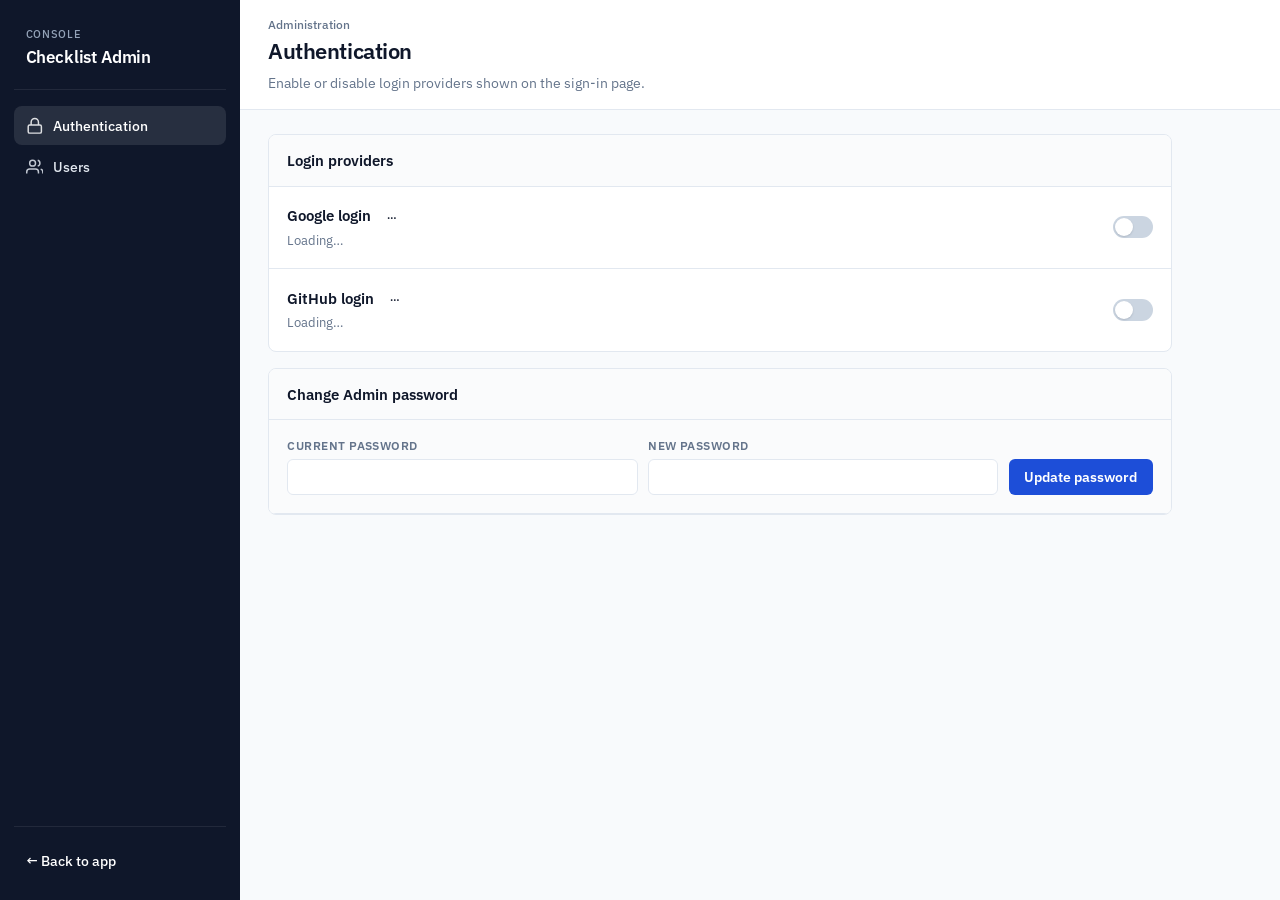
==== admin.html @ 4201229a "Add Admin, Manager, and Member roles for users. Admins can assign roles in the console; managers can" ====
<!DOCTYPE html>
<html lang="en">
  <head>
    <meta charset="UTF-8" />
    <meta name="viewport" content="width=device-width, initial-scale=1.0" />
    <title>Admin — Checklist</title>
    <link rel="preconnect" href="https://fonts.googleapis.com" />
    <link rel="preconnect" href="https://fonts.gstatic.com" crossorigin />
    <link
      href="https://fonts.googleapis.com/css2?family=IBM+Plex+Sans:wght@400;500;600;700&display=swap"
      rel="stylesheet"
    />
    <link rel="stylesheet" href="/admin.css?v=4" />
  </head>
  <body class="admin-shell">
    <div class="admin-layout">
      <aside class="admin-sidebar">
        <div class="admin-brand">
          <p class="admin-brand-label">Console</p>
          <p class="admin-brand-title">Checklist Admin</p>
        </div>

        <nav class="admin-nav" aria-label="Admin">
          <button type="button" class="admin-nav-btn is-active" data-nav="auth" id="nav-auth">
            <svg class="admin-nav-icon" viewBox="0 0 24 24" fill="none" stroke="currentColor" stroke-width="2" aria-hidden="true">
              <rect x="3" y="11" width="18" height="11" rx="2" />
              <path d="M7 11V7a5 5 0 0 1 10 0v4" />
            </svg>
            Authentication
          </button>
          <button type="button" class="admin-nav-btn" data-nav="users" id="nav-users">
            <svg class="admin-nav-icon" viewBox="0 0 24 24" fill="none" stroke="currentColor" stroke-width="2" aria-hidden="true">
              <path d="M17 21v-2a4 4 0 0 0-4-4H5a4 4 0 0 0-4 4v2" />
              <circle cx="9" cy="7" r="4" />
              <path d="M23 21v-2a4 4 0 0 0-3-3.87" />
              <path d="M16 3.13a4 4 0 0 1 0 7.75" />
            </svg>
            Users
            <span class="admin-nav-count" id="nav-user-count" hidden>0</span>
          </button>
        </nav>

        <div class="admin-sidebar-footer">
          <a class="admin-back-link" href="/">← Back to app</a>
        </div>
      </aside>

      <div class="admin-main">
        <header class="admin-topbar">
          <p class="admin-topbar-kicker" id="page-kicker">Administration</p>
          <h1 class="admin-topbar-title" id="page-title">Authentication</h1>
          <p class="admin-topbar-desc" id="page-desc">
            Enable or disable login providers shown on the sign-in page.
          </p>
        </header>

        <div class="admin-content">
          <section class="admin-panel is-active" id="panel-auth" data-panel="auth">
            <div class="admin-card">
              <div class="admin-card-header">
                <h2 class="admin-card-title">Login providers</h2>
              </div>
              <div class="admin-card-body">
                <div class="provider-row">
                  <div class="provider-info">
                    <div class="provider-name-row">
                      <p class="provider-name">Google login</p>
                      <span class="badge" id="google-badge">…</span>
                    </div>
                    <p class="provider-meta" id="google-meta">Loading…</p>
                  </div>
                  <label class="toggle" title="Enable Google login">
                    <input type="checkbox" id="google-enabled" />
                    <span class="toggle-ui"></span>
                  </label>
                </div>
                <div class="provider-row">
                  <div class="provider-info">
                    <div class="provider-name-row">
                      <p class="provider-name">GitHub login</p>
                      <span class="badge" id="github-badge">…</span>
                    </div>
                    <p class="provider-meta" id="github-meta">Loading…</p>
                  </div>
                  <label class="toggle" title="Enable GitHub login">
                    <input type="checkbox" id="github-enabled" />
                    <span class="toggle-ui"></span>
                  </label>
                </div>
              </div>
            </div>

            <div class="admin-card" style="margin-top: 1rem">
              <div class="admin-card-header">
                <h2 class="admin-card-title">Change Admin password</h2>
              </div>
              <form id="change-password-form" class="users-toolbar">
                <div class="field field-grow">
                  <label class="field-label" for="current-password">Current password</label>
                  <input class="field-input" type="password" id="current-password" required autocomplete="current-password" />
                </div>
                <div class="field field-grow">
                  <label class="field-label" for="new-password">New password</label>
                  <input class="field-input" type="password" id="new-password" required minlength="8" autocomplete="new-password" />
                </div>
                <button type="submit" class="btn btn-primary">Update password</button>
              </form>
              <p class="admin-error" id="password-error" hidden></p>
              <p class="provider-meta" id="password-success" hidden style="padding: 0.75rem 1.15rem; color: #15803d">
                Password updated.
              </p>
            </div>
          </section>

          <section class="admin-panel" id="panel-users" data-panel="users">
            <div class="admin-card">
              <div class="admin-card-header">
                <h2 class="admin-card-title">User directory</h2>
              </div>
              <form id="add-user-form" class="users-toolbar">
                <div class="field field-grow">
                  <label class="field-label" for="new-email">Email</label>
                  <input
                    class="field-input"
                    type="email"
                    id="new-email"
                    placeholder="user@company.com"
                    required
                    autocomplete="off"
                  />
                </div>
                <div class="field field-grow">
                  <label class="field-label" for="new-name">Name</label>
                  <input
                    class="field-input"
                    type="text"
                    id="new-name"
                    placeholder="Optional"
                    autocomplete="off"
                  />
                </div>
                <div class="field">
                  <label class="field-label" for="new-role">Role</label>
                  <select class="field-input" id="new-role">
                    <option value="member" selected>Member</option>
                    <option value="manager">Manager</option>
                    <option value="admin">Admin</option>
                  </select>
                </div>
                <label class="field-check">
                  <input type="checkbox" id="copy-admin" />
                  Copy Admin checklist
                </label>
                <button type="submit" class="btn btn-primary">Add user</button>
              </form>
              <p class="admin-error" id="admin-error" hidden></p>
              <div class="users-table-wrap">
                <table class="users-table" id="users-table">
                  <thead>
                    <tr>
                      <th>Name</th>
                      <th>Email</th>
                      <th>Type</th>
                      <th>Role</th>
                      <th></th>
                    </tr>
                  </thead>
                  <tbody id="user-table-body"></tbody>
                </table>
                <p class="users-empty" id="users-empty" hidden>No users found.</p>
              </div>
            </div>
          </section>
        </div>
      </div>
    </div>
    <script src="/admin.js?v=4"></script>
  </body>
</html>
---- admin.css ----
/* Corporate admin console — scoped to body.admin-shell */

*,
*::before,
*::after {
  box-sizing: border-box;
}

body.admin-shell {
  --admin-bg: #f8fafc;
  --admin-surface: #ffffff;
  --admin-sidebar: #0f172a;
  --admin-sidebar-muted: #94a3b8;
  --admin-sidebar-hover: rgba(255, 255, 255, 0.06);
  --admin-sidebar-active: rgba(255, 255, 255, 0.1);
  --admin-border: #e2e8f0;
  --admin-text: #0f172a;
  --admin-muted: #64748b;
  --admin-accent: #1d4ed8;
  --admin-accent-hover: #1e40af;
  --admin-accent-soft: #eff6ff;
  --admin-success: #15803d;
  --admin-success-soft: #f0fdf4;
  --admin-danger: #b91c1c;
  --admin-danger-soft: #fef2f2;
  --admin-warn: #a16207;
  --admin-warn-soft: #fefce8;
  --admin-radius: 8px;
  --admin-font: "IBM Plex Sans", system-ui, -apple-system, sans-serif;
  --admin-sidebar-w: 240px;

  margin: 0;
  min-height: 100vh;
  font-family: var(--admin-font);
  font-size: 14px;
  line-height: 1.45;
  color: var(--admin-text);
  background: var(--admin-bg);
  -webkit-font-smoothing: antialiased;
}

body.admin-shell a {
  color: inherit;
  text-decoration: none;
}

body.admin-shell button,
body.admin-shell input {
  font-family: inherit;
}

.admin-layout {
  display: flex;
  min-height: 100vh;
}

/* —— Sidebar —— */
.admin-sidebar {
  width: var(--admin-sidebar-w);
  flex-shrink: 0;
  background: var(--admin-sidebar);
  color: #fff;
  display: flex;
  flex-direction: column;
  padding: 1.25rem 0.85rem;
}

.admin-brand {
  padding: 0.35rem 0.75rem 1.25rem;
  border-bottom: 1px solid rgba(255, 255, 255, 0.08);
  margin-bottom: 1rem;
}

.admin-brand-label {
  margin: 0;
  font-size: 0.7rem;
  font-weight: 500;
  letter-spacing: 0.06em;
  text-transform: uppercase;
  color: var(--admin-sidebar-muted);
}

.admin-brand-title {
  margin: 0.2rem 0 0;
  font-size: 1.05rem;
  font-weight: 600;
  letter-spacing: -0.01em;
}

.admin-nav {
  display: flex;
  flex-direction: column;
  gap: 0.2rem;
  flex: 1;
}

.admin-nav-btn {
  display: flex;
  align-items: center;
  gap: 0.6rem;
  width: 100%;
  padding: 0.6rem 0.75rem;
  border: none;
  border-radius: var(--admin-radius);
  background: transparent;
  color: #e2e8f0;
  font-size: 0.9rem;
  font-weight: 500;
  text-align: left;
  cursor: pointer;
  transition: background 0.12s ease;
}

.admin-nav-btn:hover {
  background: var(--admin-sidebar-hover);
}

.admin-nav-btn.is-active {
  background: var(--admin-sidebar-active);
  color: #fff;
}

.admin-nav-icon {
  width: 1.1rem;
  opacity: 0.85;
  flex-shrink: 0;
}

.admin-sidebar-footer {
  padding-top: 1rem;
  border-top: 1px solid rgba(255, 255, 255, 0.08);
}

.admin-back-link {
  display: flex;
  align-items: center;
  gap: 0.45rem;
  padding: 0.55rem 0.75rem;
  border-radius: var(--admin-radius);
  color: var(--admin-sidebar-muted);
  font-size: 0.85rem;
  font-weight: 500;
}

.admin-back-link:hover {
  background: var(--admin-sidebar-hover);
  color: #fff;
}

/* —— Main —— */
.admin-main {
  flex: 1;
  min-width: 0;
  display: flex;
  flex-direction: column;
}

.admin-topbar {
  background: var(--admin-surface);
  border-bottom: 1px solid var(--admin-border);
  padding: 1rem 1.75rem;
}

.admin-topbar-kicker {
  margin: 0;
  font-size: 0.75rem;
  font-weight: 500;
  color: var(--admin-muted);
}

.admin-topbar-title {
  margin: 0.15rem 0 0;
  font-size: 1.35rem;
  font-weight: 600;
  letter-spacing: -0.02em;
}

.admin-topbar-desc {
  margin: 0.35rem 0 0;
  color: var(--admin-muted);
  font-size: 0.875rem;
  max-width: 42rem;
}

.admin-content {
  padding: 1.5rem 1.75rem 2.5rem;
  max-width: 960px;
}

.admin-panel {
  display: none;
}

.admin-panel.is-active {
  display: block;
}

.admin-nav-count {
  margin-left: auto;
  min-width: 1.25rem;
  padding: 0.05rem 0.4rem;
  border-radius: 999px;
  background: rgba(255, 255, 255, 0.12);
  color: #e2e8f0;
  font-size: 0.7rem;
  font-weight: 600;
  text-align: center;
}

.admin-card {
  background: var(--admin-surface);
  border: 1px solid var(--admin-border);
  border-radius: var(--admin-radius);
  overflow: hidden;
}

.admin-card + .admin-card {
  margin-top: 1rem;
}

.admin-card-header {
  padding: 0.9rem 1.15rem;
  border-bottom: 1px solid var(--admin-border);
  background: #fafbfc;
}

.admin-card-title {
  margin: 0;
  font-size: 0.95rem;
  font-weight: 600;
}

.admin-card-body {
  padding: 0;
}

/* Provider rows */
.provider-row {
  display: flex;
  align-items: center;
  justify-content: space-between;
  gap: 1.25rem;
  padding: 1.1rem 1.15rem;
  border-bottom: 1px solid var(--admin-border);
}

.provider-row:last-child {
  border-bottom: none;
}

.provider-info {
  min-width: 0;
  flex: 1;
}

.provider-name-row {
  display: flex;
  align-items: center;
  gap: 0.5rem;
  flex-wrap: wrap;
}

.provider-name {
  margin: 0;
  font-weight: 600;
  font-size: 0.95rem;
}

.provider-meta {
  margin: 0.35rem 0 0;
  color: var(--admin-muted);
  font-size: 0.8rem;
}

.badge {
  display: inline-flex;
  align-items: center;
  padding: 0.12rem 0.45rem;
  border-radius: 4px;
  font-size: 0.68rem;
  font-weight: 600;
  letter-spacing: 0.02em;
  text-transform: uppercase;
}

.badge-ok {
  background: var(--admin-success-soft);
  color: var(--admin-success);
}

.badge-warn {
  background: var(--admin-warn-soft);
  color: var(--admin-warn);
}

.badge-admin {
  background: var(--admin-accent-soft);
  color: var(--admin-accent);
}

.badge-muted {
  background: #f1f5f9;
  color: var(--admin-muted);
}

/* Toggle */
.toggle {
  position: relative;
  display: inline-flex;
  cursor: pointer;
  flex-shrink: 0;
}

.toggle input {
  position: absolute;
  opacity: 0;
  width: 0;
  height: 0;
}

.toggle-ui {
  width: 40px;
  height: 22px;
  background: #cbd5e1;
  border-radius: 999px;
  position: relative;
  transition: background 0.15s;
}

.toggle-ui::after {
  content: "";
  position: absolute;
  top: 2px;
  left: 2px;
  width: 18px;
  height: 18px;
  background: white;
  border-radius: 50%;
  box-shadow: 0 1px 2px rgba(15, 23, 42, 0.15);
  transition: transform 0.15s;
}

.toggle input:checked + .toggle-ui {
  background: var(--admin-accent);
}

.toggle input:checked + .toggle-ui::after {
  transform: translateX(18px);
}

.toggle input:disabled + .toggle-ui {
  opacity: 0.45;
  cursor: not-allowed;
}

.toggle input:disabled {
  cursor: not-allowed;
}

/* Toolbar / form */
.users-toolbar {
  display: flex;
  flex-wrap: wrap;
  gap: 0.65rem;
  align-items: flex-end;
  padding: 1.1rem 1.15rem;
  border-bottom: 1px solid var(--admin-border);
  background: #fafbfc;
}

.field {
  display: flex;
  flex-direction: column;
  gap: 0.3rem;
  min-width: 0;
}

.field-grow {
  flex: 1;
  min-width: 160px;
}

.field-label {
  font-size: 0.72rem;
  font-weight: 600;
  color: var(--admin-muted);
  text-transform: uppercase;
  letter-spacing: 0.04em;
}

.field-input {
  height: 36px;
  padding: 0 0.7rem;
  border: 1px solid var(--admin-border);
  border-radius: 6px;
  background: var(--admin-surface);
  color: var(--admin-text);
  font-size: 0.875rem;
}

.field-input:focus {
  outline: none;
  border-color: var(--admin-accent);
  box-shadow: 0 0 0 3px rgba(29, 78, 216, 0.15);
}

.field-check {
  display: flex;
  align-items: center;
  gap: 0.4rem;
  height: 36px;
  font-size: 0.8rem;
  color: var(--admin-muted);
  white-space: nowrap;
}

.btn {
  display: inline-flex;
  align-items: center;
  justify-content: center;
  height: 36px;
  padding: 0 0.9rem;
  border-radius: 6px;
  border: 1px solid transparent;
  font-size: 0.85rem;
  font-weight: 600;
  cursor: pointer;
  transition: background 0.12s, border-color 0.12s, color 0.12s;
}

.btn-primary {
  background: var(--admin-accent);
  color: #fff;
}

.btn-primary:hover {
  background: var(--admin-accent-hover);
}

.btn-outline {
  background: #fff;
  color: var(--admin-ink);
  border-color: var(--admin-border);
  height: 30px;
  padding: 0 0.65rem;
  font-size: 0.78rem;
  margin-right: 0.35rem;
}

.btn-outline:hover {
  background: #f8fafc;
  border-color: #cbd5e1;
}

.btn-danger-outline {
  background: transparent;
  color: var(--admin-danger);
  border-color: #fecaca;
  height: 30px;
  padding: 0 0.65rem;
  font-size: 0.78rem;
}

.btn-danger-outline:hover {
  background: var(--admin-danger-soft);
  border-color: #f87171;
}

.admin-error {
  margin: 0;
  padding: 0.75rem 1.15rem;
  color: var(--admin-danger);
  background: var(--admin-danger-soft);
  border-bottom: 1px solid #fecaca;
  font-size: 0.85rem;
}

/* Table */
.users-table-wrap {
  overflow-x: auto;
}

.users-table {
  width: 100%;
  border-collapse: collapse;
  font-size: 0.875rem;
}

.users-table th {
  text-align: left;
  padding: 0.65rem 1.15rem;
  font-size: 0.7rem;
  font-weight: 600;
  text-transform: uppercase;
  letter-spacing: 0.04em;
  color: var(--admin-muted);
  background: #f8fafc;
  border-bottom: 1px solid var(--admin-border);
}

.users-table td {
  padding: 0.8rem 1.15rem;
  border-bottom: 1px solid var(--admin-border);
  vertical-align: middle;
}

.users-table tbody tr:last-child td {
  border-bottom: none;
}

.users-table tbody tr:hover td {
  background: #f8fafc;
}

.cell-muted {
  color: var(--admin-muted);
}

.role-select {
  min-width: 8.5rem;
  height: 32px;
  padding: 0 0.5rem;
  font-size: 0.8rem;
}

.users-empty {
  margin: 0;
  padding: 2rem 1.15rem;
  text-align: center;
  color: var(--admin-muted);
  font-size: 0.875rem;
}

.users-empty[hidden],
.admin-error[hidden] {
  display: none !important;
}

/* Responsive */
@media (max-width: 800px) {
  .admin-layout {
    flex-direction: column;
  }

  .admin-sidebar {
    width: 100%;
    padding: 0.85rem;
  }

  .admin-brand {
    padding-bottom: 0.85rem;
    margin-bottom: 0.65rem;
  }

  .admin-nav {
    flex-direction: row;
    flex-wrap: wrap;
    gap: 0.35rem;
  }

  .admin-nav-btn {
    flex: 1;
    min-width: 120px;
    justify-content: center;
  }

  .admin-sidebar-footer {
    border-top: none;
    padding-top: 0.5rem;
  }

  .admin-topbar,
  .admin-content {
    padding-left: 1rem;
    padding-right: 1rem;
  }

  .users-toolbar {
    flex-direction: column;
    align-items: stretch;
  }

  .field-grow {
    min-width: 0;
  }

  .provider-row {
    flex-direction: column;
    align-items: flex-start;
  }
}
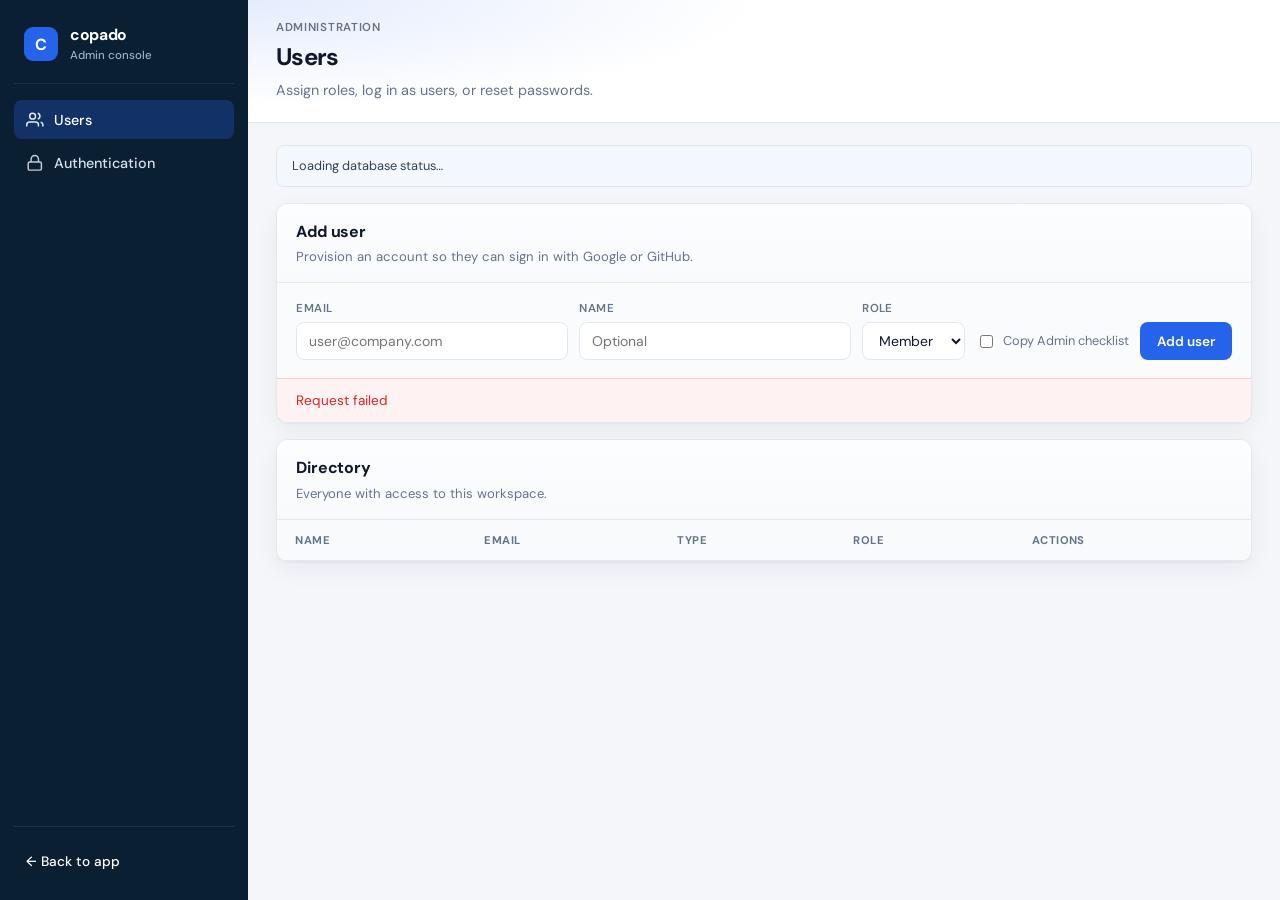
==== commit 1421812b: "Refresh Admin console UI and open Users by default. Align Admin with Copado shell styling, put Users" ====
--- a/admin.html
+++ b/admin.html
@@ -3,32 +3,28 @@
   <head>
     <meta charset="UTF-8" />
     <meta name="viewport" content="width=device-width, initial-scale=1.0" />
-    <title>Admin — Checklist</title>
+    <title>Admin — Copado Support</title>
     <link rel="preconnect" href="https://fonts.googleapis.com" />
     <link rel="preconnect" href="https://fonts.gstatic.com" crossorigin />
     <link
-      href="https://fonts.googleapis.com/css2?family=IBM+Plex+Sans:wght@400;500;600;700&display=swap"
+      href="https://fonts.googleapis.com/css2?family=DM+Sans:ital,opsz,wght@0,9..40,400;0,9..40,500;0,9..40,600;0,9..40,700;1,9..40,400&display=swap"
       rel="stylesheet"
     />
-    <link rel="stylesheet" href="/admin.css?v=4" />
+    <link rel="stylesheet" href="/admin.css?v=7" />
   </head>
   <body class="admin-shell">
     <div class="admin-layout">
       <aside class="admin-sidebar">
         <div class="admin-brand">
-          <p class="admin-brand-label">Console</p>
-          <p class="admin-brand-title">Checklist Admin</p>
+          <span class="admin-brand-mark" aria-hidden="true">C</span>
+          <div class="admin-brand-text">
+            <p class="admin-brand-title">copado</p>
+            <p class="admin-brand-label">Admin console</p>
+          </div>
         </div>
 
         <nav class="admin-nav" aria-label="Admin">
-          <button type="button" class="admin-nav-btn is-active" data-nav="auth" id="nav-auth">
-            <svg class="admin-nav-icon" viewBox="0 0 24 24" fill="none" stroke="currentColor" stroke-width="2" aria-hidden="true">
-              <rect x="3" y="11" width="18" height="11" rx="2" />
-              <path d="M7 11V7a5 5 0 0 1 10 0v4" />
-            </svg>
-            Authentication
-          </button>
-          <button type="button" class="admin-nav-btn" data-nav="users" id="nav-users">
+          <button type="button" class="admin-nav-btn is-active" data-nav="users" id="nav-users">
             <svg class="admin-nav-icon" viewBox="0 0 24 24" fill="none" stroke="currentColor" stroke-width="2" aria-hidden="true">
               <path d="M17 21v-2a4 4 0 0 0-4-4H5a4 4 0 0 0-4 4v2" />
               <circle cx="9" cy="7" r="4" />
@@ -38,6 +34,13 @@
             Users
             <span class="admin-nav-count" id="nav-user-count" hidden>0</span>
           </button>
+          <button type="button" class="admin-nav-btn" data-nav="auth" id="nav-auth">
+            <svg class="admin-nav-icon" viewBox="0 0 24 24" fill="none" stroke="currentColor" stroke-width="2" aria-hidden="true">
+              <rect x="3" y="11" width="18" height="11" rx="2" />
+              <path d="M7 11V7a5 5 0 0 1 10 0v4" />
+            </svg>
+            Authentication
+          </button>
         </nav>
 
         <div class="admin-sidebar-footer">
@@ -47,18 +50,97 @@
 
       <div class="admin-main">
         <header class="admin-topbar">
-          <p class="admin-topbar-kicker" id="page-kicker">Administration</p>
-          <h1 class="admin-topbar-title" id="page-title">Authentication</h1>
-          <p class="admin-topbar-desc" id="page-desc">
-            Enable or disable login providers shown on the sign-in page.
-          </p>
+          <div class="admin-topbar-copy">
+            <p class="admin-topbar-kicker" id="page-kicker">Administration</p>
+            <h1 class="admin-topbar-title" id="page-title">Users</h1>
+            <p class="admin-topbar-desc" id="page-desc">
+              Assign roles, log in as users, or reset passwords.
+            </p>
+          </div>
         </header>
 
         <div class="admin-content">
-          <section class="admin-panel is-active" id="panel-auth" data-panel="auth">
+          <section class="admin-panel is-active" id="panel-users" data-panel="users">
+            <div class="admin-status" id="users-db-status">Loading database status…</div>
+
             <div class="admin-card">
               <div class="admin-card-header">
-                <h2 class="admin-card-title">Login providers</h2>
+                <div>
+                  <h2 class="admin-card-title">Add user</h2>
+                  <p class="admin-card-subtitle">Provision an account so they can sign in with Google or GitHub.</p>
+                </div>
+              </div>
+              <form id="add-user-form" class="users-toolbar">
+                <div class="field field-grow">
+                  <label class="field-label" for="new-email">Email</label>
+                  <input
+                    class="field-input"
+                    type="email"
+                    id="new-email"
+                    placeholder="user@company.com"
+                    required
+                    autocomplete="off"
+                  />
+                </div>
+                <div class="field field-grow">
+                  <label class="field-label" for="new-name">Name</label>
+                  <input
+                    class="field-input"
+                    type="text"
+                    id="new-name"
+                    placeholder="Optional"
+                    autocomplete="off"
+                  />
+                </div>
+                <div class="field">
+                  <label class="field-label" for="new-role">Role</label>
+                  <select class="field-input" id="new-role">
+                    <option value="member" selected>Member</option>
+                    <option value="manager">Manager</option>
+                    <option value="admin">Admin</option>
+                  </select>
+                </div>
+                <label class="field-check">
+                  <input type="checkbox" id="copy-admin" />
+                  Copy Admin checklist
+                </label>
+                <button type="submit" class="btn btn-primary">Add user</button>
+              </form>
+              <p class="admin-error" id="admin-error" hidden></p>
+            </div>
+
+            <div class="admin-card admin-card-table">
+              <div class="admin-card-header">
+                <div>
+                  <h2 class="admin-card-title">Directory</h2>
+                  <p class="admin-card-subtitle">Everyone with access to this workspace.</p>
+                </div>
+              </div>
+              <div class="users-table-wrap">
+                <table class="users-table" id="users-table">
+                  <thead>
+                    <tr>
+                      <th>Name</th>
+                      <th>Email</th>
+                      <th>Type</th>
+                      <th>Role</th>
+                      <th>Actions</th>
+                    </tr>
+                  </thead>
+                  <tbody id="user-table-body"></tbody>
+                </table>
+                <p class="users-empty" id="users-empty" hidden>No users found.</p>
+              </div>
+            </div>
+          </section>
+
+          <section class="admin-panel" id="panel-auth" data-panel="auth">
+            <div class="admin-card">
+              <div class="admin-card-header">
+                <div>
+                  <h2 class="admin-card-title">Login providers</h2>
+                  <p class="admin-card-subtitle">Control which options appear on the sign-in page.</p>
+                </div>
               </div>
               <div class="admin-card-body">
                 <div class="provider-row">
@@ -90,9 +172,12 @@
               </div>
             </div>
 
-            <div class="admin-card" style="margin-top: 1rem">
-              <div class="admin-card-header">
-                <h2 class="admin-card-title">Change Admin password</h2>
+            <div class="admin-card">
+              <div class="admin-card-header">
+                <div>
+                  <h2 class="admin-card-title">Admin password</h2>
+                  <p class="admin-card-subtitle">Change the password for the Admin console account.</p>
+                </div>
               </div>
               <form id="change-password-form" class="users-toolbar">
                 <div class="field field-grow">
@@ -106,74 +191,12 @@
                 <button type="submit" class="btn btn-primary">Update password</button>
               </form>
               <p class="admin-error" id="password-error" hidden></p>
-              <p class="provider-meta" id="password-success" hidden style="padding: 0.75rem 1.15rem; color: #15803d">
-                Password updated.
-              </p>
-            </div>
-          </section>
-
-          <section class="admin-panel" id="panel-users" data-panel="users">
-            <div class="admin-card">
-              <div class="admin-card-header">
-                <h2 class="admin-card-title">User directory</h2>
-              </div>
-              <form id="add-user-form" class="users-toolbar">
-                <div class="field field-grow">
-                  <label class="field-label" for="new-email">Email</label>
-                  <input
-                    class="field-input"
-                    type="email"
-                    id="new-email"
-                    placeholder="user@company.com"
-                    required
-                    autocomplete="off"
-                  />
-                </div>
-                <div class="field field-grow">
-                  <label class="field-label" for="new-name">Name</label>
-                  <input
-                    class="field-input"
-                    type="text"
-                    id="new-name"
-                    placeholder="Optional"
-                    autocomplete="off"
-                  />
-                </div>
-                <div class="field">
-                  <label class="field-label" for="new-role">Role</label>
-                  <select class="field-input" id="new-role">
-                    <option value="member" selected>Member</option>
-                    <option value="manager">Manager</option>
-                    <option value="admin">Admin</option>
-                  </select>
-                </div>
-                <label class="field-check">
-                  <input type="checkbox" id="copy-admin" />
-                  Copy Admin checklist
-                </label>
-                <button type="submit" class="btn btn-primary">Add user</button>
-              </form>
-              <p class="admin-error" id="admin-error" hidden></p>
-              <div class="users-table-wrap">
-                <table class="users-table" id="users-table">
-                  <thead>
-                    <tr>
-                      <th>Name</th>
-                      <th>Email</th>
-                      <th>Type</th>
-                      <th>Role</th>
-                      <th></th>
-                    </tr>
-                  </thead>
-                  <tbody id="user-table-body"></tbody>
-                </table>
-                <p class="users-empty" id="users-empty" hidden>No users found.</p>
-              </div>
+              <p class="admin-success" id="password-success" hidden>Password updated.</p>
             </div>
           </section>
         </div>
       </div>
     </div>
-    <script src="/admin.js?v=4"></script>
+    <script src="/admin.js?v=7"></script>
   </body>
 </html>
--- a/admin.css
+++ b/admin.css
@@ -1,4 +1,4 @@
-/* Corporate admin console — scoped to body.admin-shell */
+/* Copado Admin console — scoped to body.admin-shell */
 
 *,
 *::before,
@@ -7,27 +7,29 @@
 }
 
 body.admin-shell {
-  --admin-bg: #f8fafc;
+  --admin-bg: #f4f6f9;
   --admin-surface: #ffffff;
-  --admin-sidebar: #0f172a;
-  --admin-sidebar-muted: #94a3b8;
+  --admin-sidebar: #0b1f33;
+  --admin-sidebar-muted: #9aafc2;
   --admin-sidebar-hover: rgba(255, 255, 255, 0.06);
-  --admin-sidebar-active: rgba(255, 255, 255, 0.1);
+  --admin-sidebar-active: rgba(37, 99, 235, 0.28);
   --admin-border: #e2e8f0;
   --admin-text: #0f172a;
   --admin-muted: #64748b;
-  --admin-accent: #1d4ed8;
-  --admin-accent-hover: #1e40af;
+  --admin-accent: #2563eb;
+  --admin-accent-hover: #1d4ed8;
   --admin-accent-soft: #eff6ff;
-  --admin-success: #15803d;
-  --admin-success-soft: #f0fdf4;
-  --admin-danger: #b91c1c;
+  --admin-success: #059669;
+  --admin-success-soft: #ecfdf5;
+  --admin-danger: #dc2626;
   --admin-danger-soft: #fef2f2;
-  --admin-warn: #a16207;
-  --admin-warn-soft: #fefce8;
-  --admin-radius: 8px;
-  --admin-font: "IBM Plex Sans", system-ui, -apple-system, sans-serif;
-  --admin-sidebar-w: 240px;
+  --admin-warn: #b45309;
+  --admin-warn-soft: #fffbeb;
+  --admin-radius: 12px;
+  --admin-radius-sm: 8px;
+  --admin-font: "DM Sans", system-ui, sans-serif;
+  --admin-sidebar-w: 248px;
+  --admin-shadow: 0 1px 2px rgba(15, 23, 42, 0.04), 0 8px 24px rgba(15, 23, 42, 0.05);
 
   margin: 0;
   min-height: 100vh;
@@ -45,7 +47,8 @@
 }
 
 body.admin-shell button,
-body.admin-shell input {
+body.admin-shell input,
+body.admin-shell select {
   font-family: inherit;
 }
 
@@ -54,7 +57,6 @@
   min-height: 100vh;
 }
 
-/* —— Sidebar —— */
 .admin-sidebar {
   width: var(--admin-sidebar-w);
   flex-shrink: 0;
@@ -62,57 +64,75 @@
   color: #fff;
   display: flex;
   flex-direction: column;
-  padding: 1.25rem 0.85rem;
+  padding: 1.15rem 0.85rem;
 }
 
 .admin-brand {
-  padding: 0.35rem 0.75rem 1.25rem;
+  display: flex;
+  align-items: center;
+  gap: 0.75rem;
+  padding: 0.35rem 0.65rem 1.15rem;
   border-bottom: 1px solid rgba(255, 255, 255, 0.08);
   margin-bottom: 1rem;
 }
 
+.admin-brand-mark {
+  width: 34px;
+  height: 34px;
+  border-radius: 9px;
+  background: var(--admin-accent);
+  color: #fff;
+  font-weight: 700;
+  font-size: 1rem;
+  display: flex;
+  align-items: center;
+  justify-content: center;
+  flex-shrink: 0;
+}
+
+.admin-brand-title {
+  margin: 0;
+  font-size: 0.98rem;
+  font-weight: 700;
+  letter-spacing: -0.02em;
+  text-transform: lowercase;
+  color: #fff;
+}
+
 .admin-brand-label {
-  margin: 0;
-  font-size: 0.7rem;
+  margin: 0.1rem 0 0;
+  font-size: 0.72rem;
   font-weight: 500;
-  letter-spacing: 0.06em;
-  text-transform: uppercase;
   color: var(--admin-sidebar-muted);
 }
 
-.admin-brand-title {
-  margin: 0.2rem 0 0;
-  font-size: 1.05rem;
-  font-weight: 600;
-  letter-spacing: -0.01em;
-}
-
 .admin-nav {
   display: flex;
   flex-direction: column;
-  gap: 0.2rem;
+  gap: 0.25rem;
   flex: 1;
 }
 
 .admin-nav-btn {
   display: flex;
   align-items: center;
-  gap: 0.6rem;
+  gap: 0.65rem;
   width: 100%;
-  padding: 0.6rem 0.75rem;
+  padding: 0.65rem 0.8rem;
   border: none;
-  border-radius: var(--admin-radius);
+  border-radius: var(--admin-radius-sm);
   background: transparent;
-  color: #e2e8f0;
+  color: #d6e0ea;
   font-size: 0.9rem;
   font-weight: 500;
   text-align: left;
   cursor: pointer;
-  transition: background 0.12s ease;
+  transition: background 0.15s ease, color 0.15s ease;
 }
 
 .admin-nav-btn:hover {
   background: var(--admin-sidebar-hover);
+  color: #fff;
 }
 
 .admin-nav-btn.is-active {
@@ -122,8 +142,20 @@
 
 .admin-nav-icon {
   width: 1.1rem;
-  opacity: 0.85;
+  opacity: 0.9;
   flex-shrink: 0;
+}
+
+.admin-nav-count {
+  margin-left: auto;
+  min-width: 1.35rem;
+  padding: 0.1rem 0.45rem;
+  border-radius: 999px;
+  background: rgba(255, 255, 255, 0.14);
+  color: #fff;
+  font-size: 0.7rem;
+  font-weight: 700;
+  text-align: center;
 }
 
 .admin-sidebar-footer {
@@ -135,8 +167,8 @@
   display: flex;
   align-items: center;
   gap: 0.45rem;
-  padding: 0.55rem 0.75rem;
-  border-radius: var(--admin-radius);
+  padding: 0.6rem 0.8rem;
+  border-radius: var(--admin-radius-sm);
   color: var(--admin-sidebar-muted);
   font-size: 0.85rem;
   font-weight: 500;
@@ -147,7 +179,6 @@
   color: #fff;
 }
 
-/* —— Main —— */
 .admin-main {
   flex: 1;
   min-width: 0;
@@ -156,35 +187,54 @@
 }
 
 .admin-topbar {
-  background: var(--admin-surface);
+  background:
+    radial-gradient(90% 160% at 0% 0%, rgba(37, 99, 235, 0.12), transparent 55%),
+    var(--admin-surface);
   border-bottom: 1px solid var(--admin-border);
-  padding: 1rem 1.75rem;
+  padding: 1.25rem 1.75rem 1.3rem;
 }
 
 .admin-topbar-kicker {
   margin: 0;
-  font-size: 0.75rem;
-  font-weight: 500;
+  font-size: 0.72rem;
+  font-weight: 600;
+  letter-spacing: 0.06em;
+  text-transform: uppercase;
   color: var(--admin-muted);
 }
 
 .admin-topbar-title {
-  margin: 0.15rem 0 0;
-  font-size: 1.35rem;
-  font-weight: 600;
-  letter-spacing: -0.02em;
+  margin: 0.2rem 0 0;
+  font-size: 1.5rem;
+  font-weight: 700;
+  letter-spacing: -0.03em;
 }
 
 .admin-topbar-desc {
   margin: 0.35rem 0 0;
   color: var(--admin-muted);
-  font-size: 0.875rem;
-  max-width: 42rem;
+  font-size: 0.9rem;
+  max-width: 40rem;
 }
 
 .admin-content {
-  padding: 1.5rem 1.75rem 2.5rem;
-  max-width: 960px;
+  padding: 1.35rem 1.75rem 2.5rem;
+  max-width: 1080px;
+  display: flex;
+  flex-direction: column;
+  gap: 1rem;
+  animation: admin-in 0.3s ease both;
+}
+
+@keyframes admin-in {
+  from {
+    opacity: 0;
+    transform: translateY(6px);
+  }
+  to {
+    opacity: 1;
+    transform: translateY(0);
+  }
 }
 
 .admin-panel {
@@ -192,19 +242,19 @@
 }
 
 .admin-panel.is-active {
-  display: block;
-}
-
-.admin-nav-count {
-  margin-left: auto;
-  min-width: 1.25rem;
-  padding: 0.05rem 0.4rem;
-  border-radius: 999px;
-  background: rgba(255, 255, 255, 0.12);
-  color: #e2e8f0;
-  font-size: 0.7rem;
-  font-weight: 600;
-  text-align: center;
+  display: flex;
+  flex-direction: column;
+  gap: 1rem;
+}
+
+.admin-status {
+  padding: 0.7rem 0.95rem;
+  border-radius: var(--admin-radius-sm);
+  border: 1px solid #dbe7f5;
+  background: #f3f8ff;
+  color: #334155;
+  font-size: 0.8rem;
+  line-height: 1.4;
 }
 
 .admin-card {
@@ -212,35 +262,38 @@
   border: 1px solid var(--admin-border);
   border-radius: var(--admin-radius);
   overflow: hidden;
-}
-
-.admin-card + .admin-card {
-  margin-top: 1rem;
+  box-shadow: var(--admin-shadow);
 }
 
 .admin-card-header {
-  padding: 0.9rem 1.15rem;
+  padding: 1rem 1.2rem;
   border-bottom: 1px solid var(--admin-border);
-  background: #fafbfc;
+  background: linear-gradient(180deg, #fcfdff 0%, #f8fafc 100%);
 }
 
 .admin-card-title {
   margin: 0;
-  font-size: 0.95rem;
-  font-weight: 600;
+  font-size: 1rem;
+  font-weight: 700;
+  letter-spacing: -0.01em;
+}
+
+.admin-card-subtitle {
+  margin: 0.25rem 0 0;
+  color: var(--admin-muted);
+  font-size: 0.82rem;
 }
 
 .admin-card-body {
   padding: 0;
 }
 
-/* Provider rows */
 .provider-row {
   display: flex;
   align-items: center;
   justify-content: space-between;
   gap: 1.25rem;
-  padding: 1.1rem 1.15rem;
+  padding: 1.15rem 1.2rem;
   border-bottom: 1px solid var(--admin-border);
 }
 
@@ -275,10 +328,10 @@
 .badge {
   display: inline-flex;
   align-items: center;
-  padding: 0.12rem 0.45rem;
-  border-radius: 4px;
+  padding: 0.15rem 0.5rem;
+  border-radius: 999px;
   font-size: 0.68rem;
-  font-weight: 600;
+  font-weight: 700;
   letter-spacing: 0.02em;
   text-transform: uppercase;
 }
@@ -303,7 +356,6 @@
   color: var(--admin-muted);
 }
 
-/* Toggle */
 .toggle {
   position: relative;
   display: inline-flex;
@@ -319,8 +371,8 @@
 }
 
 .toggle-ui {
-  width: 40px;
-  height: 22px;
+  width: 42px;
+  height: 24px;
   background: #cbd5e1;
   border-radius: 999px;
   position: relative;
@@ -330,8 +382,8 @@
 .toggle-ui::after {
   content: "";
   position: absolute;
-  top: 2px;
-  left: 2px;
+  top: 3px;
+  left: 3px;
   width: 18px;
   height: 18px;
   background: white;
@@ -353,18 +405,12 @@
   cursor: not-allowed;
 }
 
-.toggle input:disabled {
-  cursor: not-allowed;
-}
-
-/* Toolbar / form */
 .users-toolbar {
   display: flex;
   flex-wrap: wrap;
-  gap: 0.65rem;
+  gap: 0.7rem;
   align-items: flex-end;
-  padding: 1.1rem 1.15rem;
-  border-bottom: 1px solid var(--admin-border);
+  padding: 1.1rem 1.2rem;
   background: #fafbfc;
 }
 
@@ -377,7 +423,7 @@
 
 .field-grow {
   flex: 1;
-  min-width: 160px;
+  min-width: 170px;
 }
 
 .field-label {
@@ -389,10 +435,10 @@
 }
 
 .field-input {
-  height: 36px;
-  padding: 0 0.7rem;
+  height: 38px;
+  padding: 0 0.75rem;
   border: 1px solid var(--admin-border);
-  border-radius: 6px;
+  border-radius: var(--admin-radius-sm);
   background: var(--admin-surface);
   color: var(--admin-text);
   font-size: 0.875rem;
@@ -401,14 +447,14 @@
 .field-input:focus {
   outline: none;
   border-color: var(--admin-accent);
-  box-shadow: 0 0 0 3px rgba(29, 78, 216, 0.15);
+  box-shadow: 0 0 0 3px rgba(37, 99, 235, 0.15);
 }
 
 .field-check {
   display: flex;
   align-items: center;
   gap: 0.4rem;
-  height: 36px;
+  height: 38px;
   font-size: 0.8rem;
   color: var(--admin-muted);
   white-space: nowrap;
@@ -418,9 +464,9 @@
   display: inline-flex;
   align-items: center;
   justify-content: center;
-  height: 36px;
-  padding: 0 0.9rem;
-  border-radius: 6px;
+  height: 38px;
+  padding: 0 1rem;
+  border-radius: var(--admin-radius-sm);
   border: 1px solid transparent;
   font-size: 0.85rem;
   font-weight: 600;
@@ -439,10 +485,10 @@
 
 .btn-outline {
   background: #fff;
-  color: var(--admin-ink);
+  color: var(--admin-text);
   border-color: var(--admin-border);
-  height: 30px;
-  padding: 0 0.65rem;
+  height: 32px;
+  padding: 0 0.7rem;
   font-size: 0.78rem;
   margin-right: 0.35rem;
 }
@@ -456,8 +502,8 @@
   background: transparent;
   color: var(--admin-danger);
   border-color: #fecaca;
-  height: 30px;
-  padding: 0 0.65rem;
+  height: 32px;
+  padding: 0 0.7rem;
   font-size: 0.78rem;
 }
 
@@ -468,16 +514,26 @@
 
 .admin-error {
   margin: 0;
-  padding: 0.75rem 1.15rem;
+  padding: 0.75rem 1.2rem;
   color: var(--admin-danger);
   background: var(--admin-danger-soft);
-  border-bottom: 1px solid #fecaca;
+  border-top: 1px solid #fecaca;
   font-size: 0.85rem;
 }
 
-/* Table */
+.admin-success {
+  margin: 0;
+  padding: 0.75rem 1.2rem;
+  color: var(--admin-success);
+  background: var(--admin-success-soft);
+  border-top: 1px solid #a7f3d0;
+  font-size: 0.85rem;
+}
+
 .users-table-wrap {
   overflow-x: auto;
+  overflow-y: auto;
+  max-height: min(68vh, 620px);
 }
 
 .users-table {
@@ -487,10 +543,13 @@
 }
 
 .users-table th {
+  position: sticky;
+  top: 0;
+  z-index: 1;
   text-align: left;
-  padding: 0.65rem 1.15rem;
+  padding: 0.75rem 1.15rem;
   font-size: 0.7rem;
-  font-weight: 600;
+  font-weight: 700;
   text-transform: uppercase;
   letter-spacing: 0.04em;
   color: var(--admin-muted);
@@ -499,7 +558,7 @@
 }
 
 .users-table td {
-  padding: 0.8rem 1.15rem;
+  padding: 0.85rem 1.15rem;
   border-bottom: 1px solid var(--admin-border);
   vertical-align: middle;
 }
@@ -509,64 +568,59 @@
 }
 
 .users-table tbody tr:hover td {
-  background: #f8fafc;
+  background: #f8fbff;
 }
 
 .cell-muted {
   color: var(--admin-muted);
+}
+
+.cell-actions {
+  text-align: right;
+  white-space: nowrap;
 }
 
 .role-select {
   min-width: 8.5rem;
   height: 32px;
-  padding: 0 0.5rem;
+  padding: 0 0.55rem;
   font-size: 0.8rem;
+  border-radius: var(--admin-radius-sm);
+  border: 1px solid var(--admin-border);
+  background: #fff;
 }
 
 .users-empty {
   margin: 0;
-  padding: 2rem 1.15rem;
+  padding: 2.5rem 1.15rem;
   text-align: center;
   color: var(--admin-muted);
-  font-size: 0.875rem;
+  font-size: 0.9rem;
 }
 
 .users-empty[hidden],
-.admin-error[hidden] {
+.admin-error[hidden],
+.admin-success[hidden] {
   display: none !important;
 }
 
-/* Responsive */
-@media (max-width: 800px) {
+@media (max-width: 860px) {
   .admin-layout {
     flex-direction: column;
   }
 
   .admin-sidebar {
     width: 100%;
-    padding: 0.85rem;
-  }
-
-  .admin-brand {
-    padding-bottom: 0.85rem;
-    margin-bottom: 0.65rem;
   }
 
   .admin-nav {
     flex-direction: row;
     flex-wrap: wrap;
-    gap: 0.35rem;
   }
 
   .admin-nav-btn {
     flex: 1;
-    min-width: 120px;
-    justify-content: center;
-  }
-
-  .admin-sidebar-footer {
-    border-top: none;
-    padding-top: 0.5rem;
+    min-width: 140px;
   }
 
   .admin-topbar,
@@ -580,12 +634,13 @@
     align-items: stretch;
   }
 
-  .field-grow {
-    min-width: 0;
-  }
-
   .provider-row {
     flex-direction: column;
     align-items: flex-start;
   }
-}
+
+  .cell-actions {
+    text-align: left;
+    white-space: normal;
+  }
+}
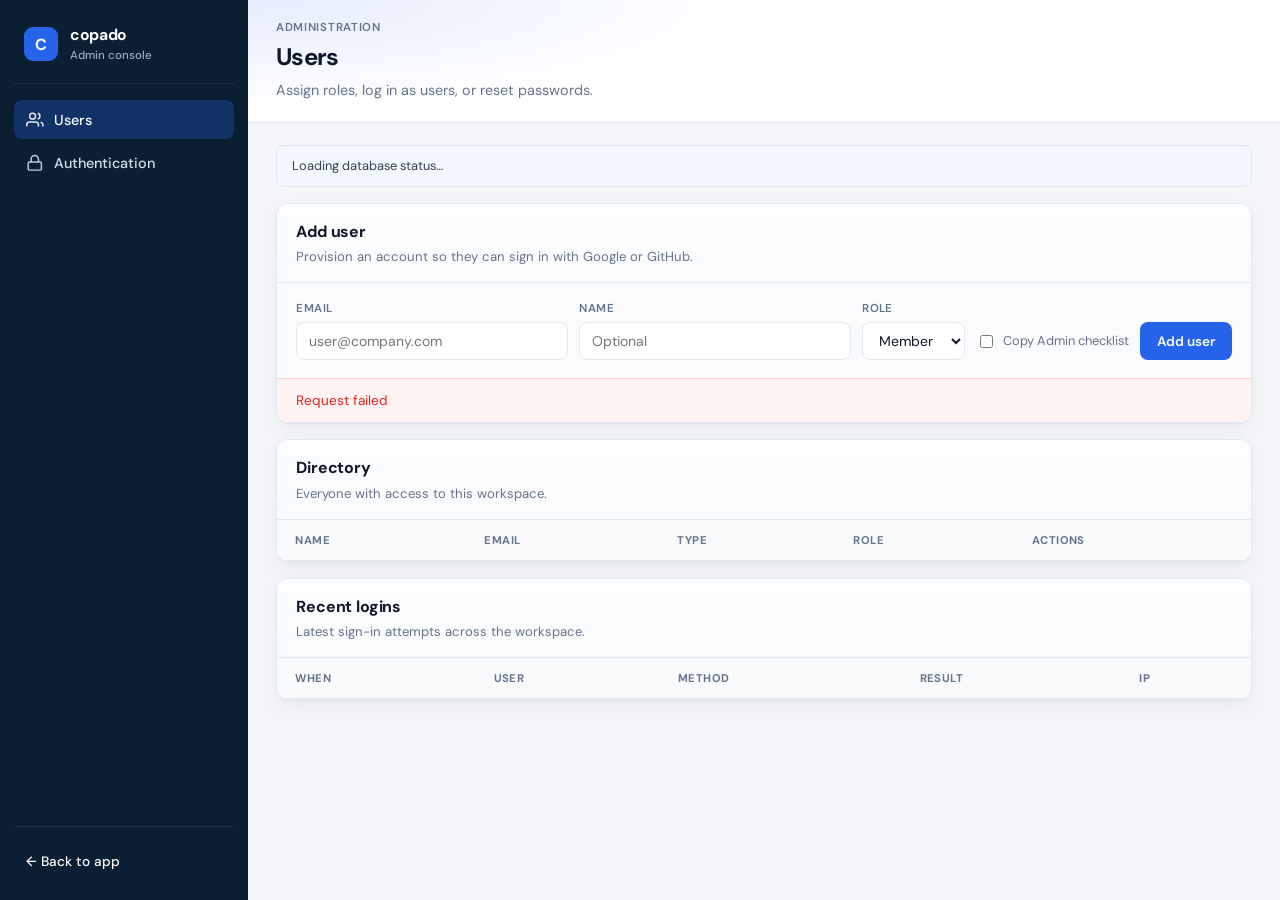
==== commit 8f8dcc06: "Add login history for Profile and Admin. Record password/GitHub/Google sign-ins (including failed pa" ====
--- a/admin.html
+++ b/admin.html
@@ -10,7 +10,7 @@
       href="https://fonts.googleapis.com/css2?family=DM+Sans:ital,opsz,wght@0,9..40,400;0,9..40,500;0,9..40,600;0,9..40,700;1,9..40,400&display=swap"
       rel="stylesheet"
     />
-    <link rel="stylesheet" href="/admin.css?v=7" />
+    <link rel="stylesheet" href="/admin.css?v=9" />
   </head>
   <body class="admin-shell">
     <div class="admin-layout">
@@ -132,6 +132,30 @@
                 <p class="users-empty" id="users-empty" hidden>No users found.</p>
               </div>
             </div>
+
+            <div class="admin-card admin-card-table">
+              <div class="admin-card-header">
+                <div>
+                  <h2 class="admin-card-title">Recent logins</h2>
+                  <p class="admin-card-subtitle">Latest sign-in attempts across the workspace.</p>
+                </div>
+              </div>
+              <div class="users-table-wrap">
+                <table class="users-table" id="login-history-table">
+                  <thead>
+                    <tr>
+                      <th>When</th>
+                      <th>User</th>
+                      <th>Method</th>
+                      <th>Result</th>
+                      <th>IP</th>
+                    </tr>
+                  </thead>
+                  <tbody id="login-history-body"></tbody>
+                </table>
+                <p class="users-empty" id="login-history-empty" hidden>No login events yet.</p>
+              </div>
+            </div>
           </section>
 
           <section class="admin-panel" id="panel-auth" data-panel="auth">
@@ -197,6 +221,6 @@
         </div>
       </div>
     </div>
-    <script src="/admin.js?v=7"></script>
+    <script src="/admin.js?v=8"></script>
   </body>
 </html>
--- a/admin.css
+++ b/admin.css
@@ -32,7 +32,8 @@
   --admin-shadow: 0 1px 2px rgba(15, 23, 42, 0.04), 0 8px 24px rgba(15, 23, 42, 0.05);
 
   margin: 0;
-  min-height: 100vh;
+  height: 100vh;
+  overflow: hidden;
   font-family: var(--admin-font);
   font-size: 14px;
   line-height: 1.45;
@@ -54,17 +55,24 @@
 
 .admin-layout {
   display: flex;
-  min-height: 100vh;
+  height: 100%;
+  min-height: 0;
+  overflow: hidden;
 }
 
 .admin-sidebar {
   width: var(--admin-sidebar-w);
   flex-shrink: 0;
+  height: 100%;
   background: var(--admin-sidebar);
   color: #fff;
   display: flex;
   flex-direction: column;
   padding: 1.15rem 0.85rem;
+  overflow: hidden;
+  position: sticky;
+  top: 0;
+  align-self: flex-start;
 }
 
 .admin-brand {
@@ -111,6 +119,8 @@
   flex-direction: column;
   gap: 0.25rem;
   flex: 1;
+  min-height: 0;
+  overflow-y: auto;
 }
 
 .admin-nav-btn {
@@ -182,11 +192,14 @@
 .admin-main {
   flex: 1;
   min-width: 0;
+  min-height: 0;
   display: flex;
   flex-direction: column;
+  overflow: hidden;
 }
 
 .admin-topbar {
+  flex-shrink: 0;
   background:
     radial-gradient(90% 160% at 0% 0%, rgba(37, 99, 235, 0.12), transparent 55%),
     var(--admin-surface);
@@ -218,6 +231,9 @@
 }
 
 .admin-content {
+  flex: 1;
+  min-height: 0;
+  overflow: auto;
   padding: 1.35rem 1.75rem 2.5rem;
   max-width: 1080px;
   display: flex;
@@ -575,6 +591,16 @@
   color: var(--admin-muted);
 }
 
+.cell-ok {
+  color: var(--admin-success);
+  font-weight: 600;
+}
+
+.cell-bad {
+  color: var(--admin-danger);
+  font-weight: 600;
+}
+
 .cell-actions {
   text-align: right;
   white-space: nowrap;
@@ -605,22 +631,43 @@
 }
 
 @media (max-width: 860px) {
+  body.admin-shell {
+    height: auto;
+    overflow: auto;
+  }
+
   .admin-layout {
     flex-direction: column;
+    height: auto;
+    overflow: visible;
   }
 
   .admin-sidebar {
     width: 100%;
+    height: auto;
+    position: relative;
+    top: auto;
+    align-self: stretch;
+    overflow: visible;
   }
 
   .admin-nav {
     flex-direction: row;
     flex-wrap: wrap;
+    overflow: visible;
   }
 
   .admin-nav-btn {
     flex: 1;
     min-width: 140px;
+  }
+
+  .admin-main {
+    overflow: visible;
+  }
+
+  .admin-content {
+    overflow: visible;
   }
 
   .admin-topbar,
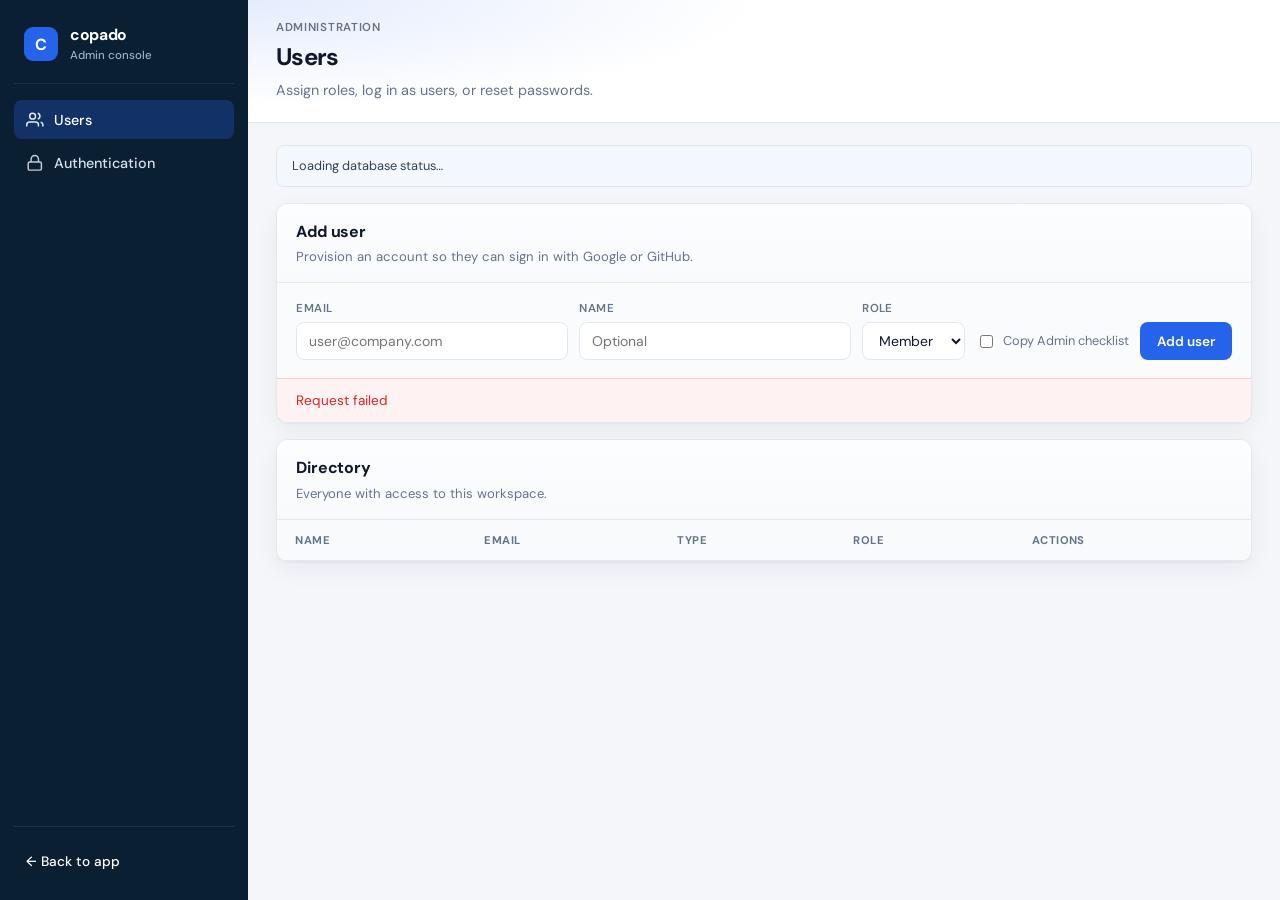
==== commit 6f82db36: "Fix Profile login history and remove it from Admin. Cache-bust app assets so Profile loads history r" ====
--- a/admin.html
+++ b/admin.html
@@ -132,30 +132,6 @@
                 <p class="users-empty" id="users-empty" hidden>No users found.</p>
               </div>
             </div>
-
-            <div class="admin-card admin-card-table">
-              <div class="admin-card-header">
-                <div>
-                  <h2 class="admin-card-title">Recent logins</h2>
-                  <p class="admin-card-subtitle">Latest sign-in attempts across the workspace.</p>
-                </div>
-              </div>
-              <div class="users-table-wrap">
-                <table class="users-table" id="login-history-table">
-                  <thead>
-                    <tr>
-                      <th>When</th>
-                      <th>User</th>
-                      <th>Method</th>
-                      <th>Result</th>
-                      <th>IP</th>
-                    </tr>
-                  </thead>
-                  <tbody id="login-history-body"></tbody>
-                </table>
-                <p class="users-empty" id="login-history-empty" hidden>No login events yet.</p>
-              </div>
-            </div>
           </section>
 
           <section class="admin-panel" id="panel-auth" data-panel="auth">
@@ -221,6 +197,6 @@
         </div>
       </div>
     </div>
-    <script src="/admin.js?v=8"></script>
+    <script src="/admin.js?v=10"></script>
   </body>
 </html>
